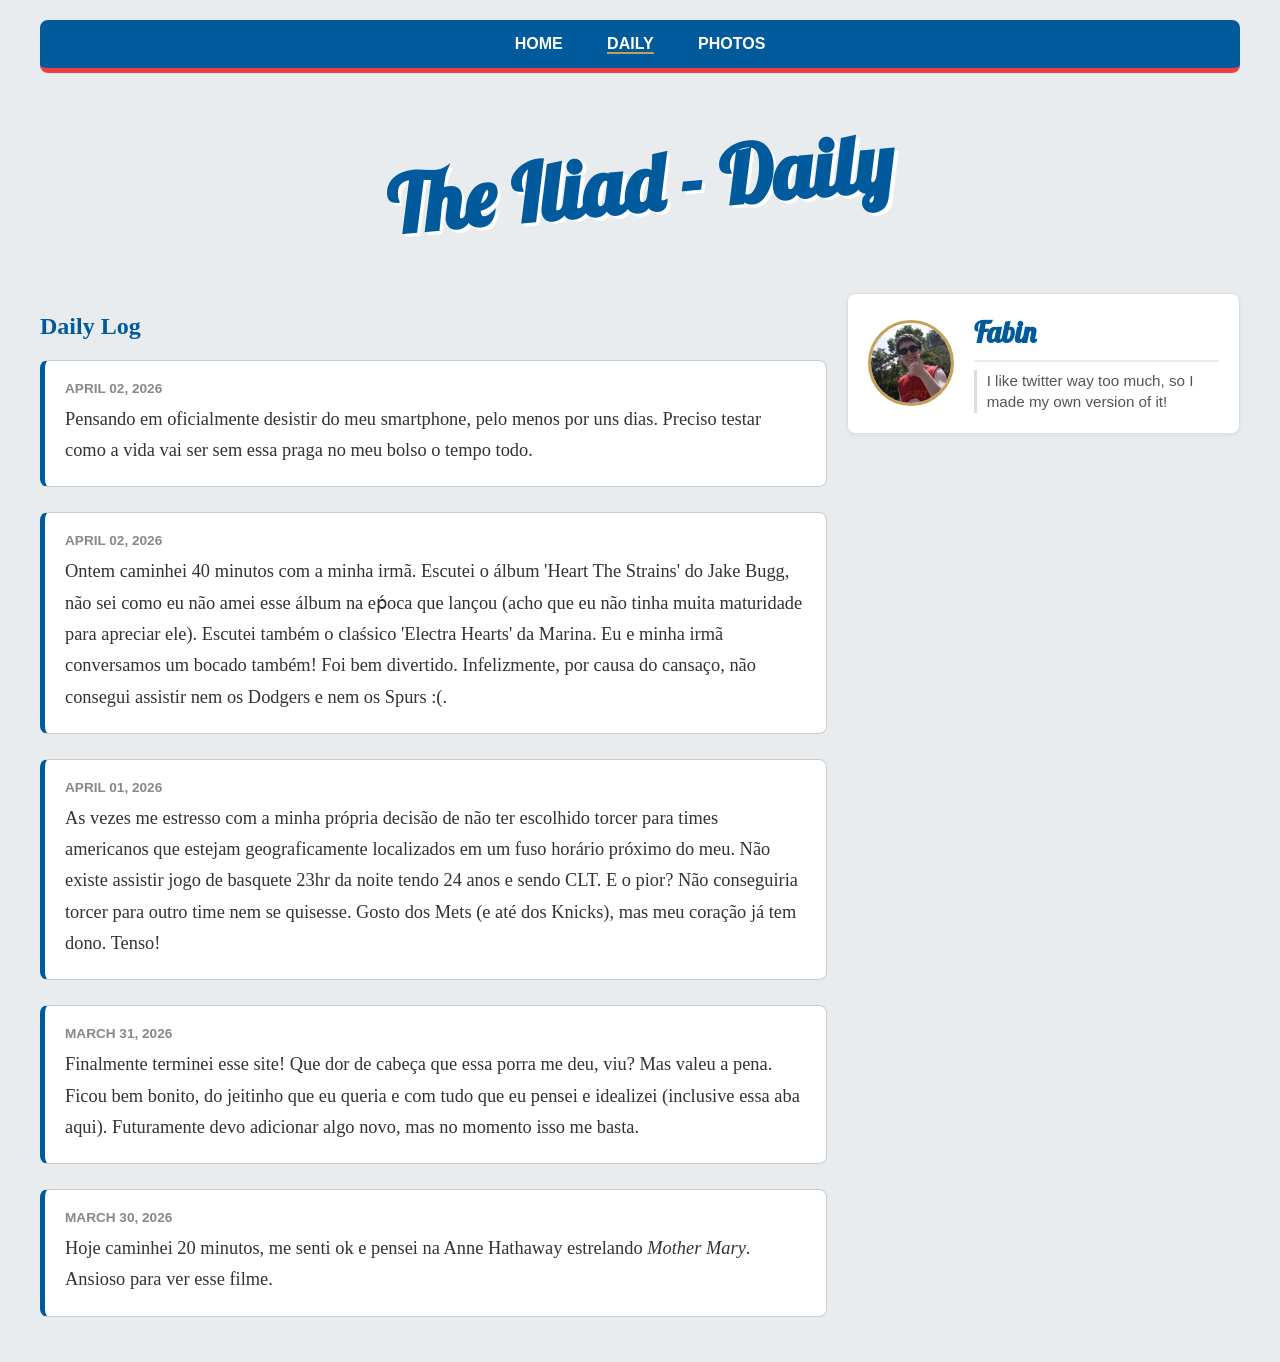
==== daily.html @ 2ef20d01 "Update daily.html" ====
<!DOCTYPE html>
<html lang="pt-br">
<head>
    <meta charset="utf-8">
    <title>Daily Log - The Iliad</title>
    <link href="https://fonts.googleapis.com/css2?family=Lobster&display=swap" rel="stylesheet">
    <link rel="stylesheet" href="assets/css/main.css">
    <style>
        /* Estilo exclusivo para as notas rápidas */
        .status-card {
            margin-bottom: 25px;
            padding: 20px;
            border-left: 5px solid #005A9C; /* Azul Dodgers */
            background: #fff;
            transition: 0.3s;
        }
        .status-card:hover {
            border-left-color: #C5A059; /* Muda para Dourado no hover */
            transform: translateX(5px);
        }
        .status-date {
            display: block;
            font-size: 0.85rem;
            color: #888;
            font-weight: bold;
            text-transform: uppercase;
            margin-bottom: 8px;
        }
        .status-text {
            font-size: 1.05rem;
            line-height: 1.5;
            color: #333;
            margin: 0;
        }
    </style>
</head>
<body>
    <div class="container">
   <nav class="top-nav">
    <a href="index.html">Home</a>
    <a href="daily.html" style="font-weight: bold; border-bottom: 2px solid #C5A059;">Daily</a>
    <a href="photos.html">Photos</a>
</nav>

        <header class="hero">
            <h1>The Iliad - Daily</h1>
        </header>

        <div class="layout-grid">
            <main class="col-main">
                <h2 style="font-family: 'Lobster', cursive; color: #005A9C; margin-bottom: 20px;">Daily Log</h2>

                  <article class="box status-card">
                    <time class="status-date">April 02, 2026</time>
                    <p class="status-text">
Pensando em oficialmente desistir do meu smartphone, pelo menos por uns dias. Preciso testar como a vida vai ser sem essa praga no meu bolso o tempo todo.
                    </p>
                </article>
                
                <article class="box status-card">
                    <time class="status-date">April 02, 2026</time>
                    <p class="status-text">
Ontem caminhei 40 minutos com a minha irmã. Escutei o álbum 'Heart The Strains' do Jake Bugg, não sei como eu não amei esse álbum na eṕoca que lançou (acho que eu não tinha
                        muita maturidade para apreciar ele). Escutei também o claśsico 'Electra Hearts' da Marina. Eu e minha irmã conversamos um bocado também! Foi bem divertido.
                        Infelizmente, por causa do cansaço, não consegui assistir nem os Dodgers e nem os Spurs :(.
                    </p>
                </article>
                
                <article class="box status-card">
                    <time class="status-date">April 01, 2026</time>
                    <p class="status-text">
                       As vezes me estresso com a minha própria decisão de não ter escolhido torcer para times americanos que estejam geograficamente
                        localizados em um fuso horário próximo do meu. Não existe assistir jogo de basquete 23hr da noite tendo 24 anos e sendo CLT. E o pior?
                        Não conseguiria torcer para outro time nem se quisesse. Gosto dos Mets (e até dos Knicks), mas meu coração já tem dono. Tenso!
                    </p>
                </article>
                
                <article class="box status-card">
                    <time class="status-date">March 31, 2026</time>
                    <p class="status-text">
                        Finalmente terminei esse site! Que dor de cabeça que essa porra me deu, viu? Mas valeu a pena. Ficou bem bonito, do jeitinho que eu queria
                        e com tudo que eu pensei e idealizei (inclusive essa aba aqui). Futuramente devo adicionar algo novo, mas no momento isso me basta.
                    </p>
                </article>

                <article class="box status-card">
                    <time class="status-date">March 30, 2026</time>
                    <p class="status-text">
Hoje caminhei 20 minutos, me senti ok e pensei na Anne Hathaway estrelando <i>Mother Mary</i>. 
                        Ansioso para ver esse filme.                    </p>
                </article>

            </main>

<aside class="col-side">
    <div class="box profile-card" style="padding: 20px; display: flex; align-items: center; gap: 20px; border: 1px solid #ddd; border-radius: 8px; background: white; margin-bottom: 20px; box-shadow: 0 2px 5px rgba(0,0,0,0.05);">
        
        <img src="assets/images/eu.jpg" alt="Fabin" class="avatar" style="width: 80px; height: 80px; border-radius: 50%; object-fit: cover; border: 3px solid #C5A059; flex-shrink: 0;">

        <div style="display: flex; flex-direction: column; flex-grow: 1;">
            <h2 style="font-family: 'Lobster', cursive; color: #005A9C; margin: 0 0 8px 0; font-size: 1.8rem;">
                Fabin
            </h2>
            <p style="margin: 0; font-size: 0.95rem; color: #555; line-height: 1.4; border-left: 3px solid #ddd; padding-left: 10px;">
                I like twitter way too much, so I made my own version of it!
            </p>
        </div>
    </div>
</aside>
        </div>
    </div>
</body>
</html>
---- assets/css/main.css ----
:root {
    --dodger-blue: #005A9C;
    --dodger-red: #EF3E42;
    --white: #FFFFFF;
    --bg-gray: #e9ecef;
}

body {
    background-color: var(--bg-gray);
    margin: 0;
    padding: 0;
    font-family: sans-serif;
}

.container {
    max-width: 1200px;
    margin: 0 auto;
    padding: 20px;
}

/* TÍTULO ESTILO LOGO */
.hero h1 {
    font-family: 'Lobster', cursive;
    font-size: 5rem;
    color: var(--dodger-blue);
    text-align: center;
    transform: rotate(-5deg);
    text-shadow: 3px 3px 0 white;
    margin: 60px 0;
}

/* MENU */
.top-nav {
    background: var(--dodger-blue);
    padding: 15px;
    text-align: center;
    border-bottom: 5px solid var(--dodger-red);
    border-radius: 8px;
}

.top-nav a {
    color: white;
    text-decoration: none;
    font-weight: bold;
    margin: 0 20px;
    text-transform: uppercase;
}
.top-nav a:hover {
    color: #C5A059 !important; 
}

/* GRID DE COLUNAS */
.layout-grid {
    display: flex;
    gap: 20px;
    align-items: flex-start;
}

.col-side { flex: 1; }
.col-main { flex: 2; }

/* CAIXAS BRANCAS */
.box {
    background: white;
    padding: 20px;
    border: 1px solid #ccc;
    border-radius: 8px;
    margin-bottom: 20px;
}

.box h2 {
    color: var(--dodger-blue);
    border-bottom: 2px solid var(--bg-gray);
    padding-bottom: 10px;
    margin-top: 0;
}

.profile-pic {
    width: 100%;
    border: 2px solid var(--dodger-blue);
    border-radius: 4px;
}

.btn-more {
    color: var(--dodger-red);
    font-weight: bold;
    text-decoration: none;
}
.profile-card {
    text-align: left;
}

.profile-info p {
    margin: 5px 0;
    line-height: 1.4;
    font-size: 0.9rem;
}

.profile-info strong {
    color: var(--dodger-blue);
}

/* Efeito de borda na foto de perfil - Estilo figurinha */
.profile-pic {
    width: 100%;
    border: 3px solid #ddd(--dodger-blue);
    padding: 3px;
    background-color: white;
    margin-bottom: 10px;
    box-shadow: 3px 3px 0px var(--dodger-silver);
}
/* Isso vai fazer o texto colado do Markdown ficar elegante automaticamente */
.post-content p {
    margin-bottom: 1.5rem;
    line-height: 1.7;
    font-size: 1.1rem;
}

.post-content h1, .post-content h2 {
    color: #005A9C; /* Azul Dodger nos títulos */
    margin-top: 2rem;
}

.post-content img {
    max-width: 100%;
    border-radius: 8px;
    margin: 20px 0;
}
/* Regra para deixar apenas o conteúdo dos posts com fonte clássica */
.post-content, .stackedit__html {
    font-family: "Times New Roman", Times, serif !important;
    font-size: 1.15rem; /* Um pouquinho maior para facilitar a leitura */
    line-height: 1.7;    /* Espaçamento bom entre linhas */
    color: #333;
}

/* Garante que os parágrafos dentro do post também sigam a regra */
.post-content p, .stackedit__html p {
    font-family: "Times New Roman", Times, serif !important;
    margin-bottom: 1.5em;
}
/* 1. CAÇA AO TÍTULO DO PUBLII (O "BOCÓ") */
main h1, 
main h2, 
.post__title, 
.post__header h1, 
header h1,
.post__content h1,
.post__content h2 {
    font-family: "Times New Roman", Times, serif !important;
    color: #005A9C !important; /* Azul Dodgers */
    font-weight: bold !important;
}

/* 2. CAÇA AO TEXTO (CORPO DO POST) */
main p, 
.post__content p, 
.post__body p, 
.post__entry p,
article p {
    font-family: "Times New Roman", Times, serif !important;
    font-size: 1.15rem !important;
    line-height: 1.7 !important;
}

/* 3. EXCEÇÃO: MANTÉM O LOGO "THE ILIAD" COM A FONTE LOBSTER */
.hero h1, .hero h1 a {
    font-family: 'Lobster', cursive !important;
}
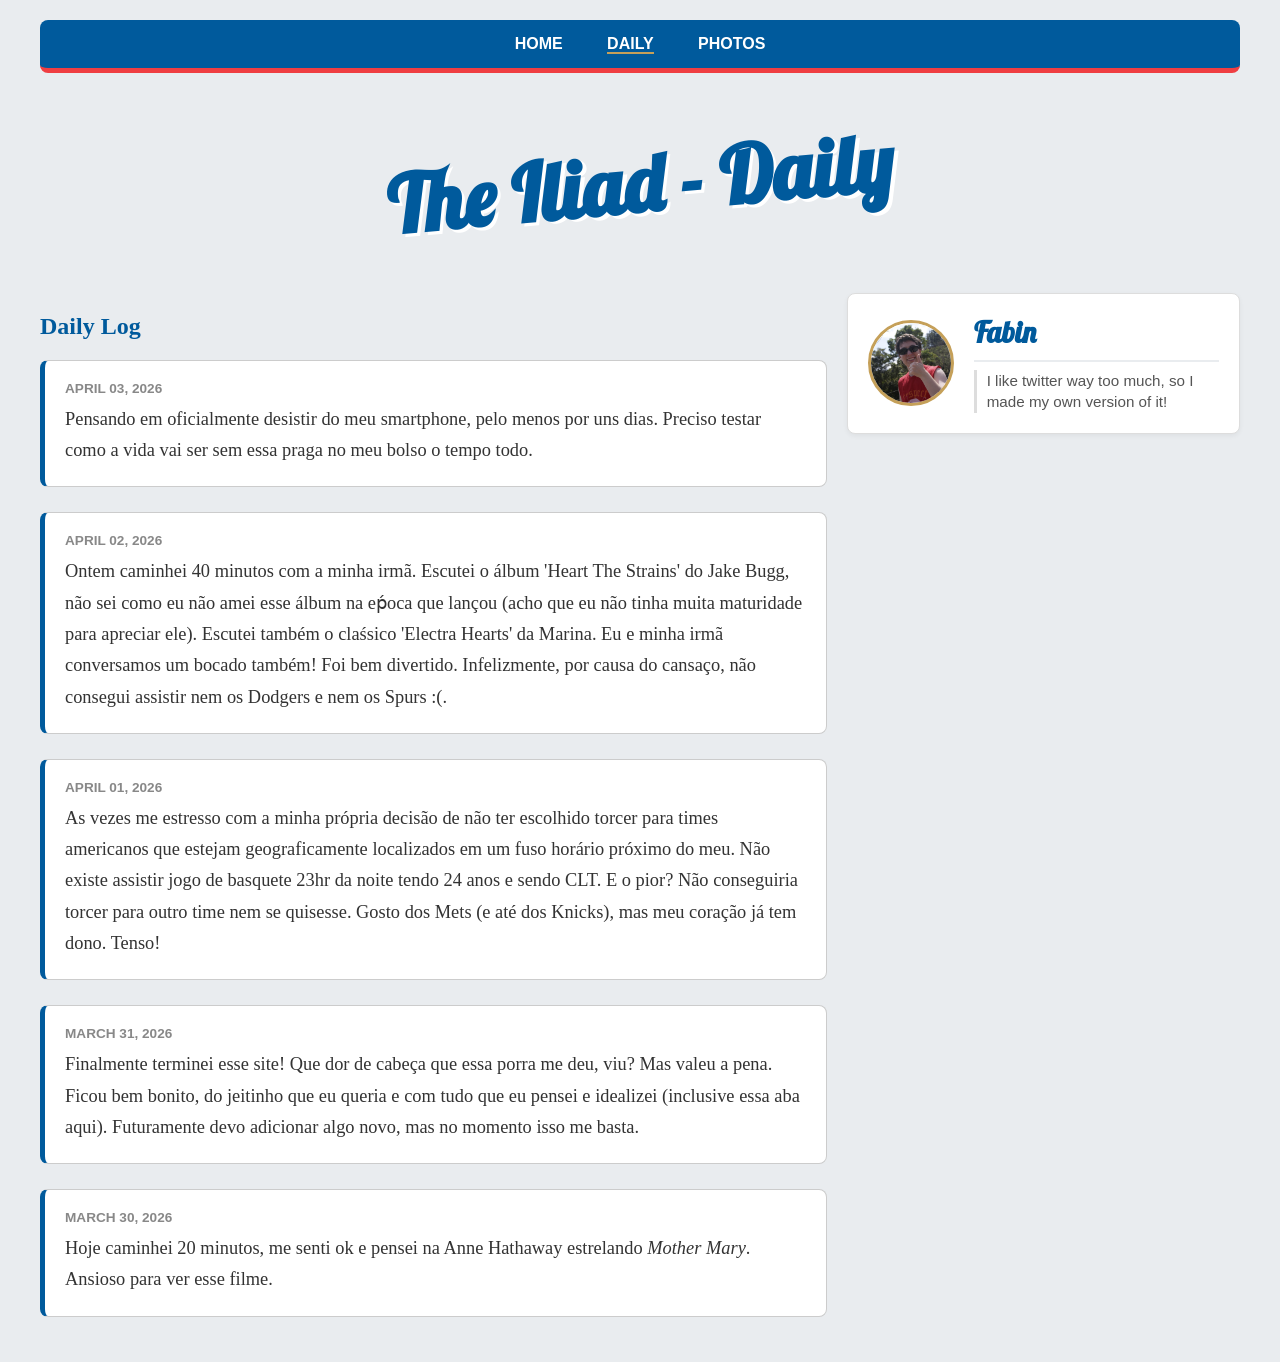
==== commit 80d86f9b: "Update daily.html" ====
--- a/daily.html
+++ b/daily.html
@@ -51,7 +51,7 @@
                 <h2 style="font-family: 'Lobster', cursive; color: #005A9C; margin-bottom: 20px;">Daily Log</h2>
 
                   <article class="box status-card">
-                    <time class="status-date">April 02, 2026</time>
+                    <time class="status-date">April 03, 2026</time>
                     <p class="status-text">
 Pensando em oficialmente desistir do meu smartphone, pelo menos por uns dias. Preciso testar como a vida vai ser sem essa praga no meu bolso o tempo todo.
                     </p>
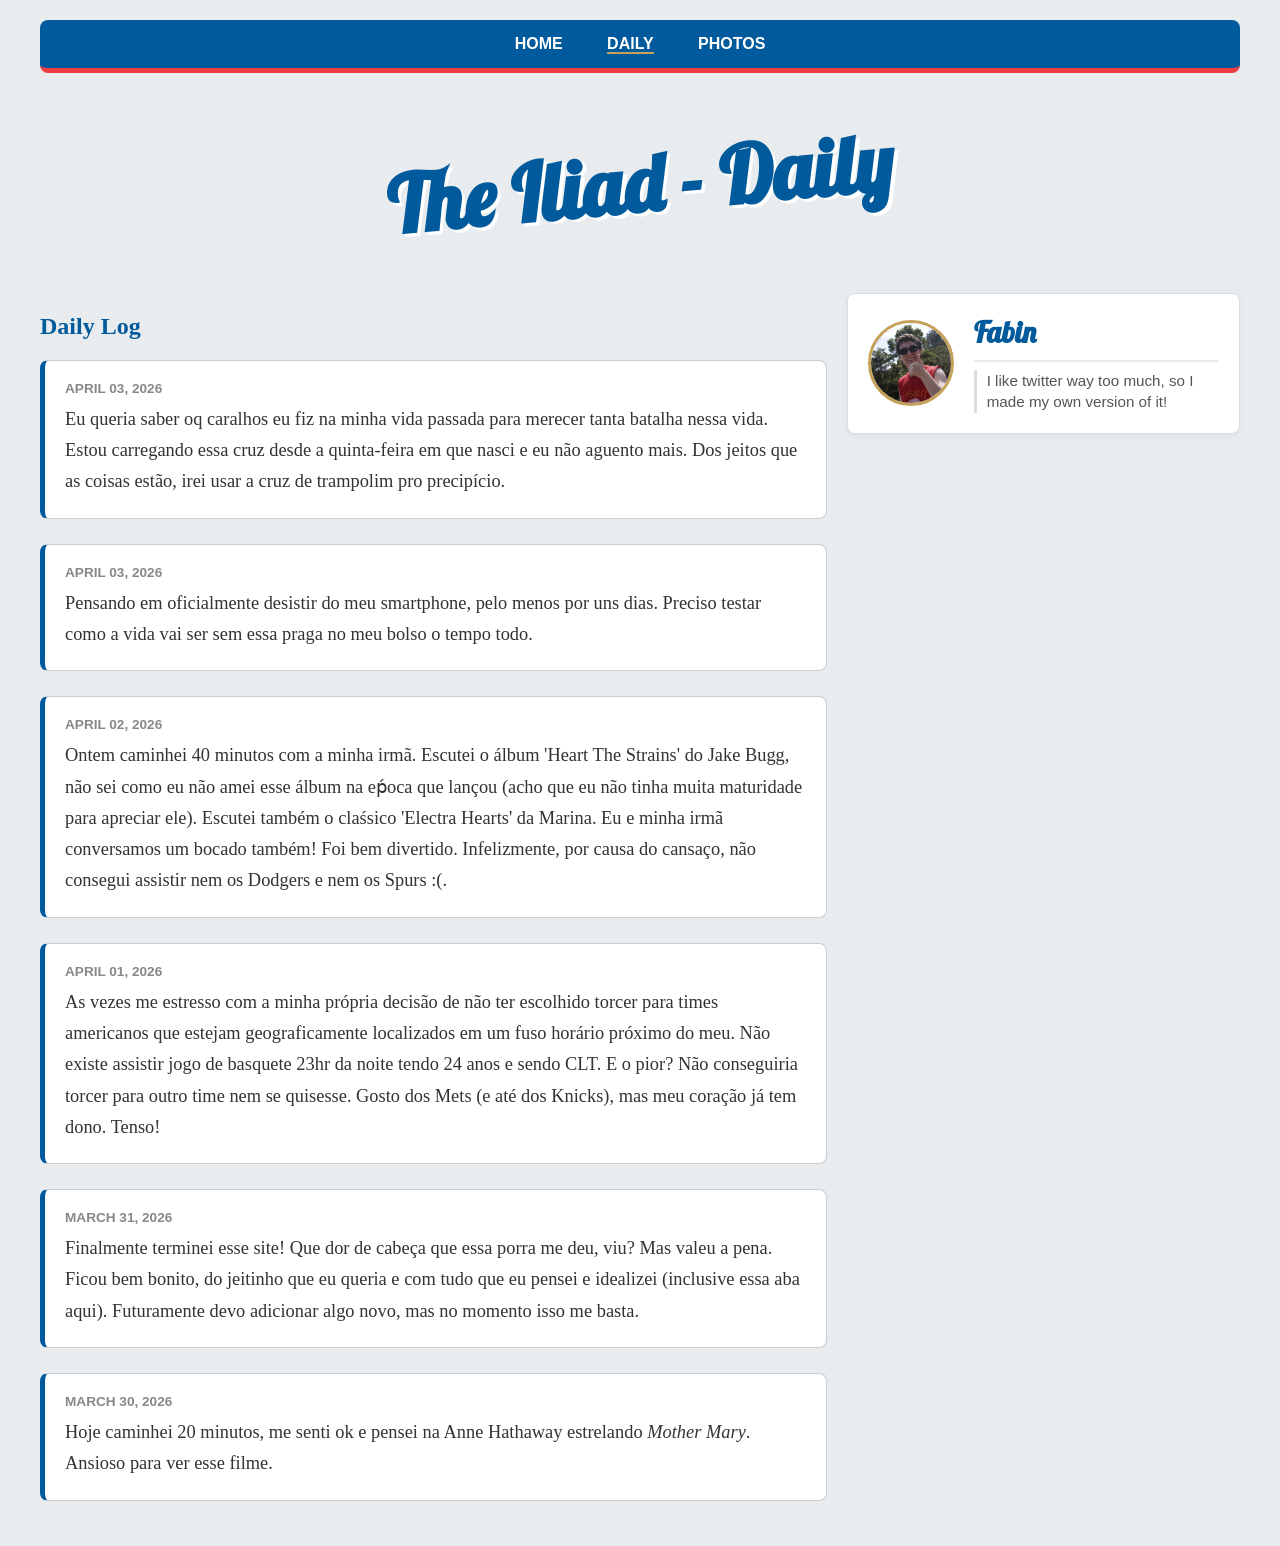
==== commit c54e7c25: "Update daily.html" ====
--- a/daily.html
+++ b/daily.html
@@ -50,6 +50,14 @@
             <main class="col-main">
                 <h2 style="font-family: 'Lobster', cursive; color: #005A9C; margin-bottom: 20px;">Daily Log</h2>
 
+                   <article class="box status-card">
+                    <time class="status-date">April 03, 2026</time>
+                    <p class="status-text">
+Eu queria saber oq caralhos eu fiz na minha vida passada para merecer tanta batalha nessa vida.
+                    Estou carregando essa cruz desde a quinta-feira em que nasci e eu não aguento mais. Dos jeitos que as coisas estão,
+                    irei usar a cruz de trampolim pro precipício. </p>
+                </article>
+                
                   <article class="box status-card">
                     <time class="status-date">April 03, 2026</time>
                     <p class="status-text">
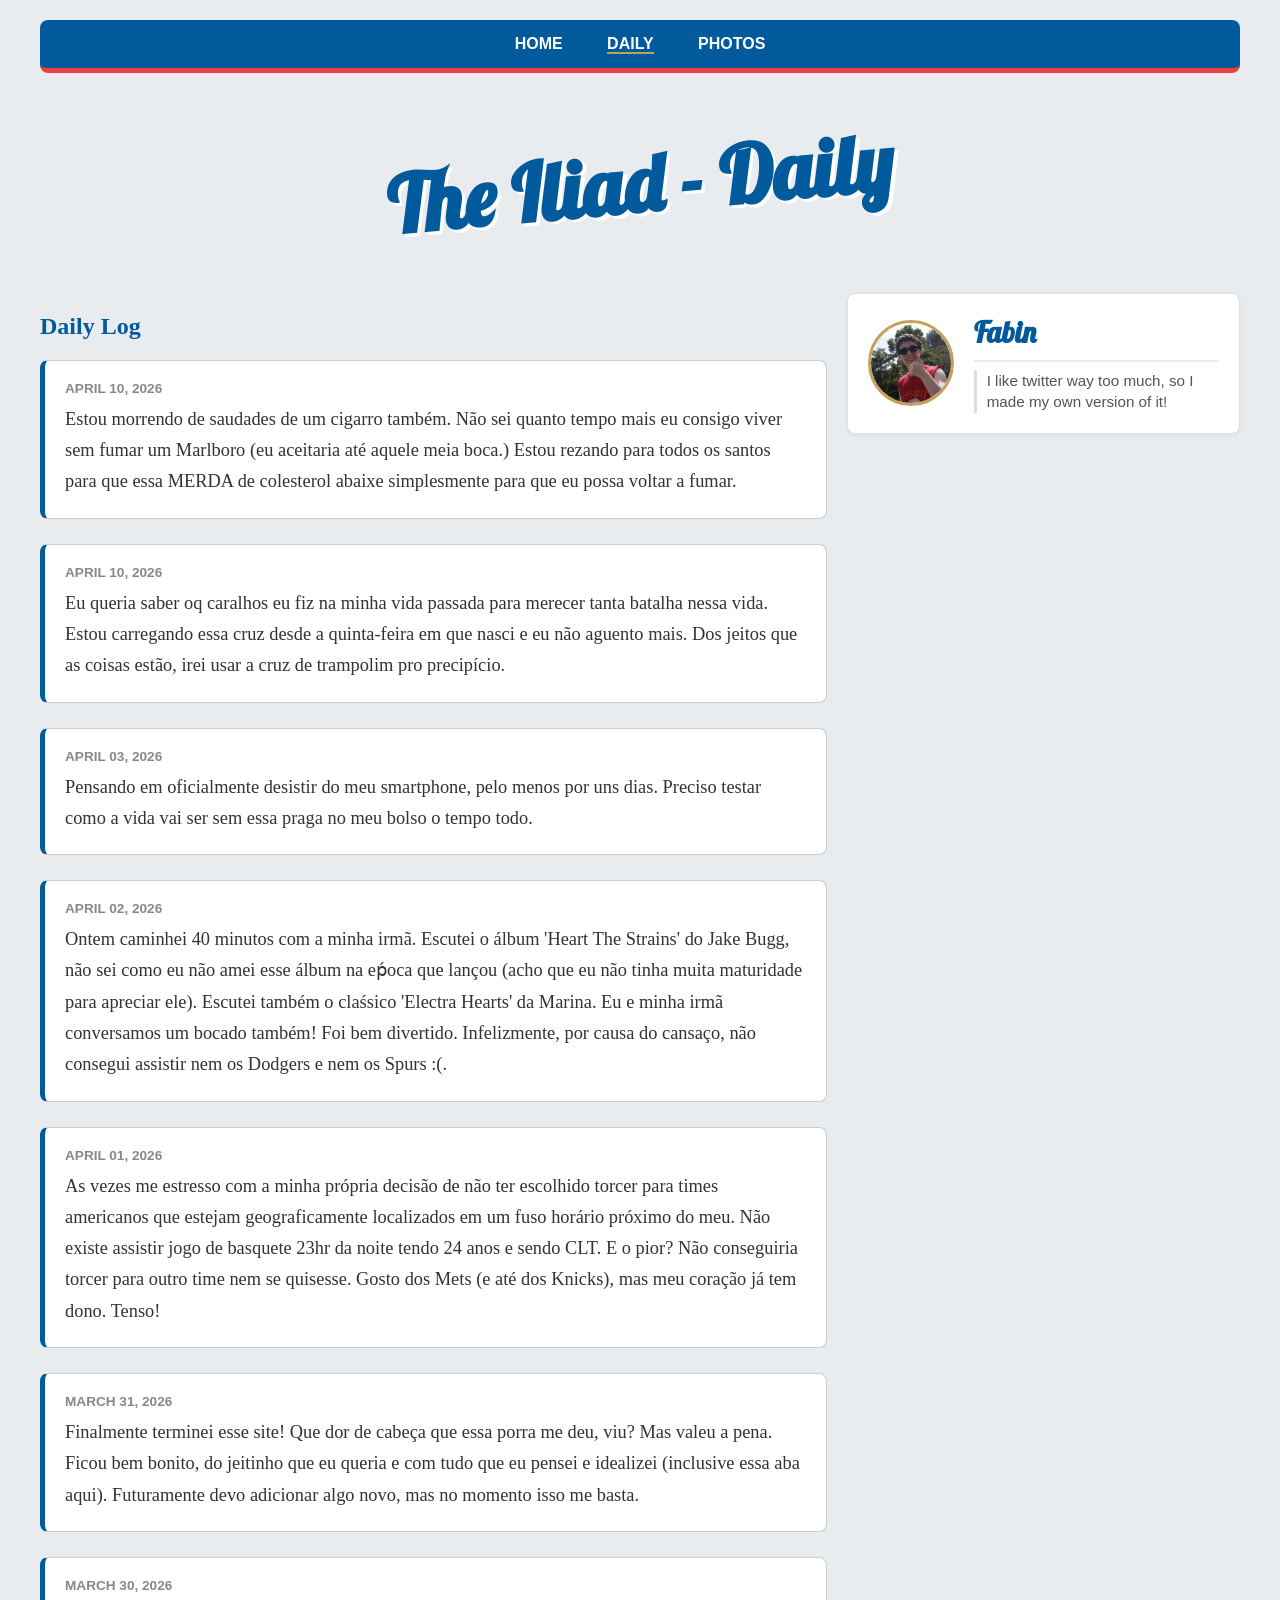
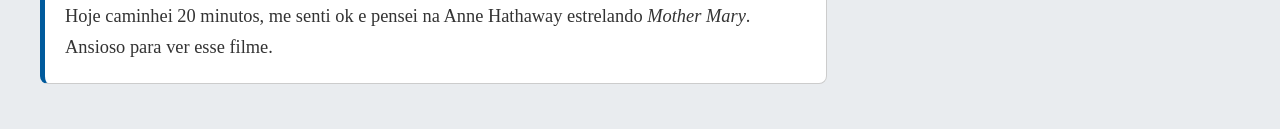
==== commit d9c8196a: "Update daily.html" ====
--- a/daily.html
+++ b/daily.html
@@ -50,8 +50,16 @@
             <main class="col-main">
                 <h2 style="font-family: 'Lobster', cursive; color: #005A9C; margin-bottom: 20px;">Daily Log</h2>
 
+                <article class="box status-card">
+                    <time class="status-date">April 10, 2026</time>
+                    <p class="status-text">
+                        Estou morrendo de saudades de um cigarro também. Não sei quanto tempo mais eu consigo viver sem fumar um Marlboro (eu aceitaria até aquele meia boca.)
+                    Estou rezando para todos os santos para que essa MERDA de colesterol abaixe simplesmente para que eu possa voltar a fumar.
+                    </p>
+                </article>
+                
                    <article class="box status-card">
-                    <time class="status-date">April 03, 2026</time>
+                    <time class="status-date">April 10, 2026</time>
                     <p class="status-text">
 Eu queria saber oq caralhos eu fiz na minha vida passada para merecer tanta batalha nessa vida.
                     Estou carregando essa cruz desde a quinta-feira em que nasci e eu não aguento mais. Dos jeitos que as coisas estão,
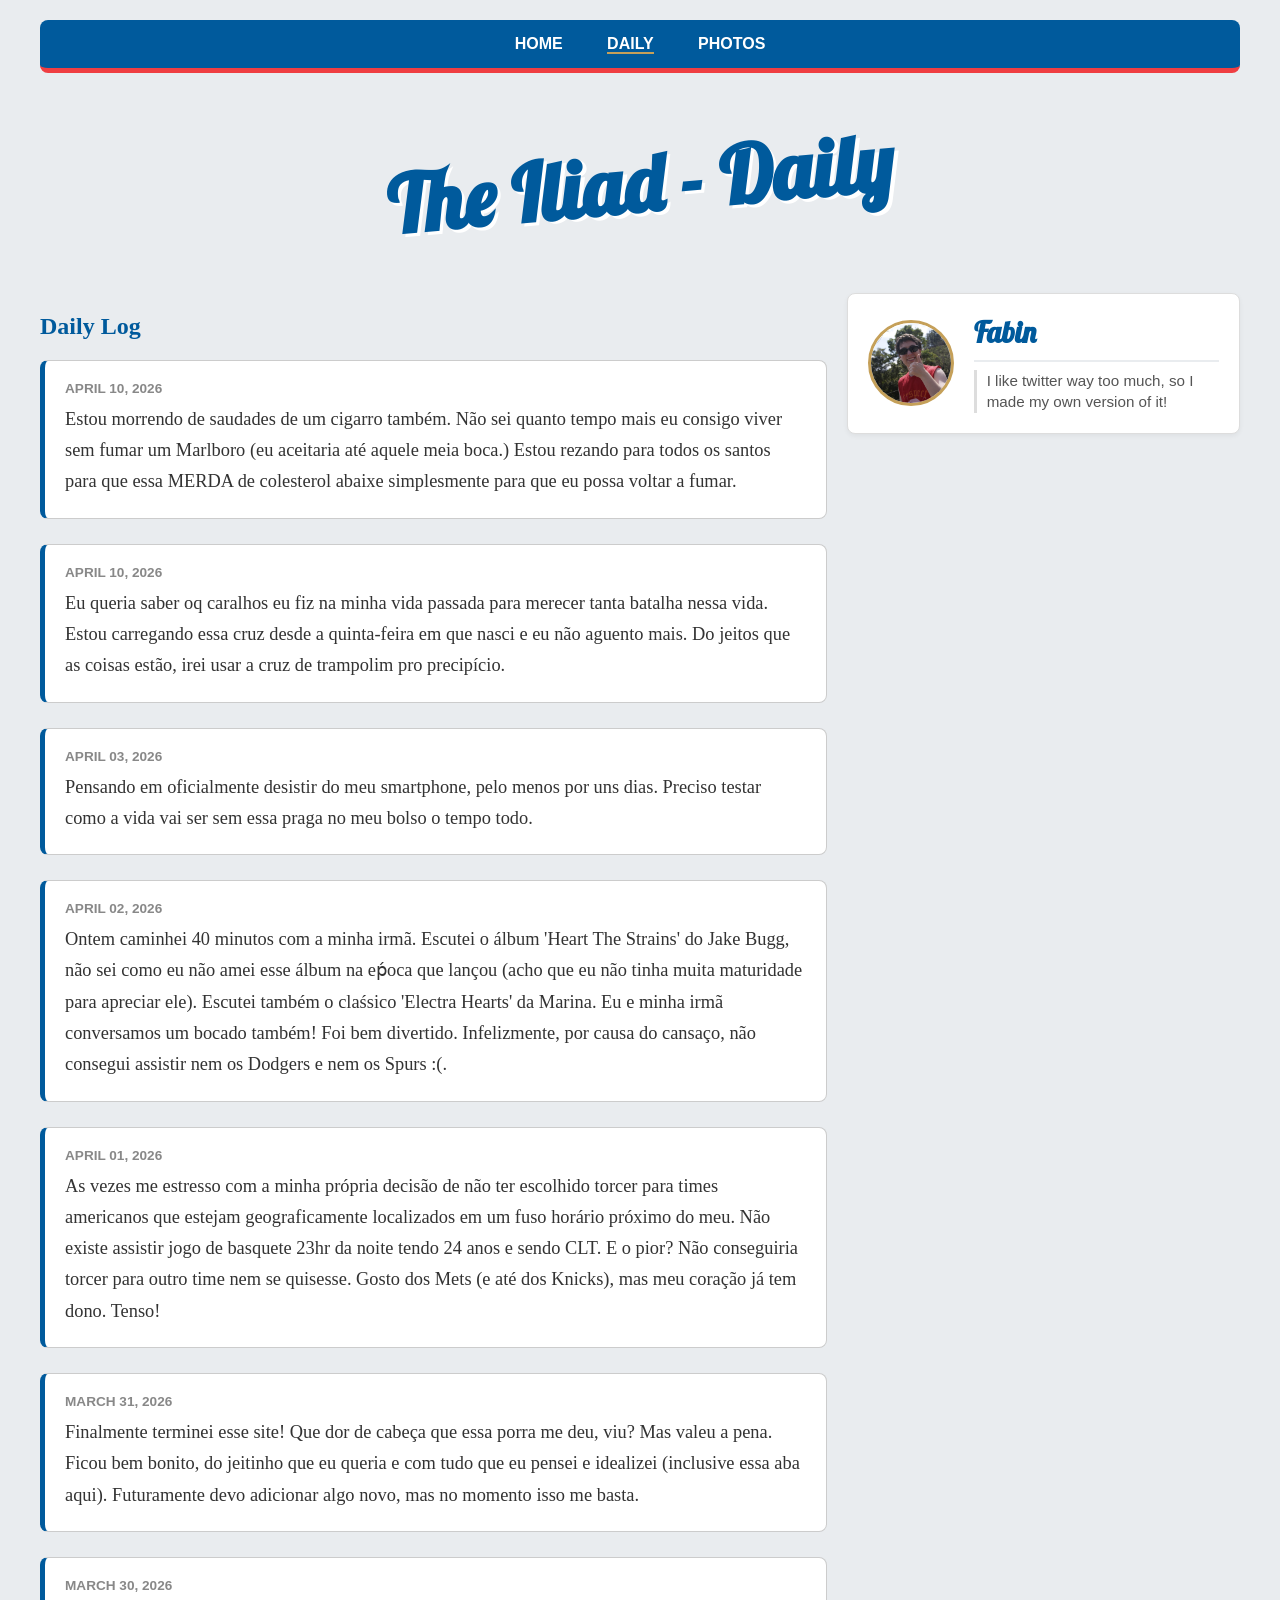
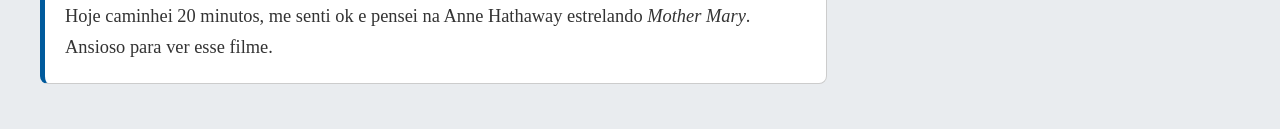
==== commit 1004247b: "Update daily.html" ====
--- a/daily.html
+++ b/daily.html
@@ -62,7 +62,7 @@
                     <time class="status-date">April 10, 2026</time>
                     <p class="status-text">
 Eu queria saber oq caralhos eu fiz na minha vida passada para merecer tanta batalha nessa vida.
-                    Estou carregando essa cruz desde a quinta-feira em que nasci e eu não aguento mais. Dos jeitos que as coisas estão,
+                    Estou carregando essa cruz desde a quinta-feira em que nasci e eu não aguento mais. Do jeitos que as coisas estão,
                     irei usar a cruz de trampolim pro precipício. </p>
                 </article>
                 
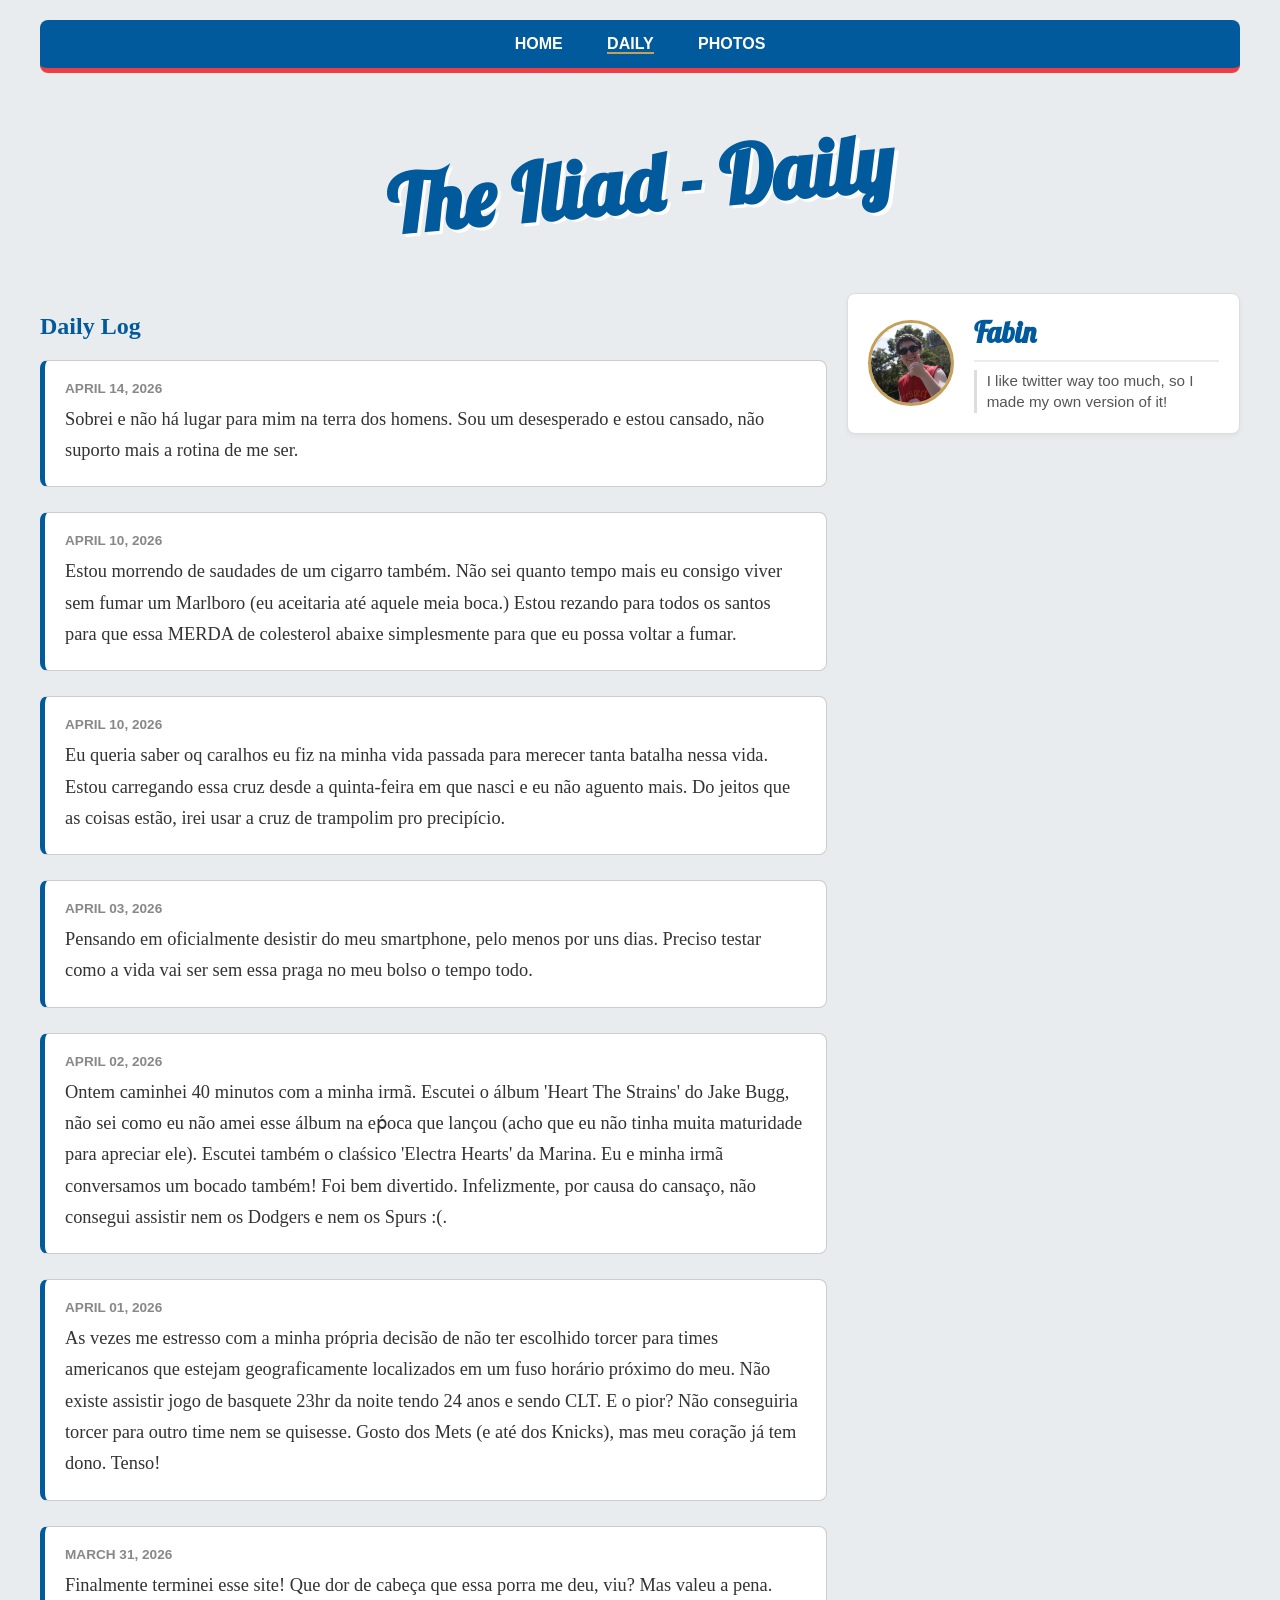
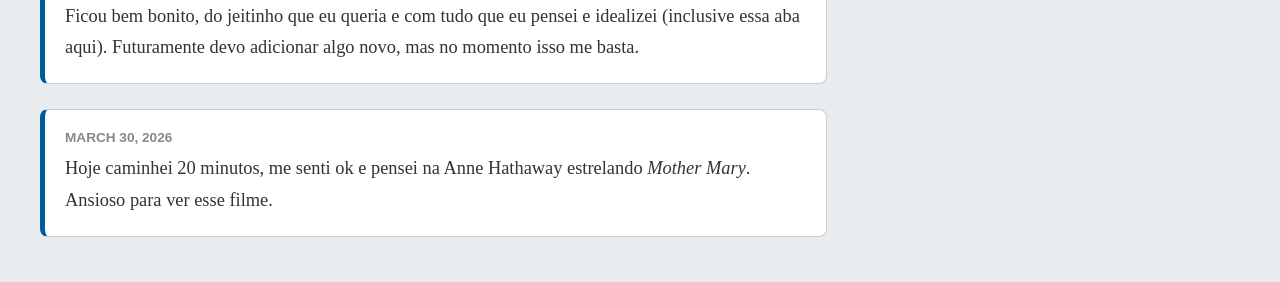
==== commit 452d0bbd: "Update daily.html" ====
--- a/daily.html
+++ b/daily.html
@@ -49,6 +49,13 @@
         <div class="layout-grid">
             <main class="col-main">
                 <h2 style="font-family: 'Lobster', cursive; color: #005A9C; margin-bottom: 20px;">Daily Log</h2>
+
+                <article class="box status-card">
+                    <time class="status-date">April 14, 2026</time>
+                    <p class="status-text">
+        Sobrei e não há lugar para mim na terra dos homens. Sou um desesperado e estou cansado, não suporto mais a rotina de me ser.
+                    </p>
+                </article>
 
                 <article class="box status-card">
                     <time class="status-date">April 10, 2026</time>
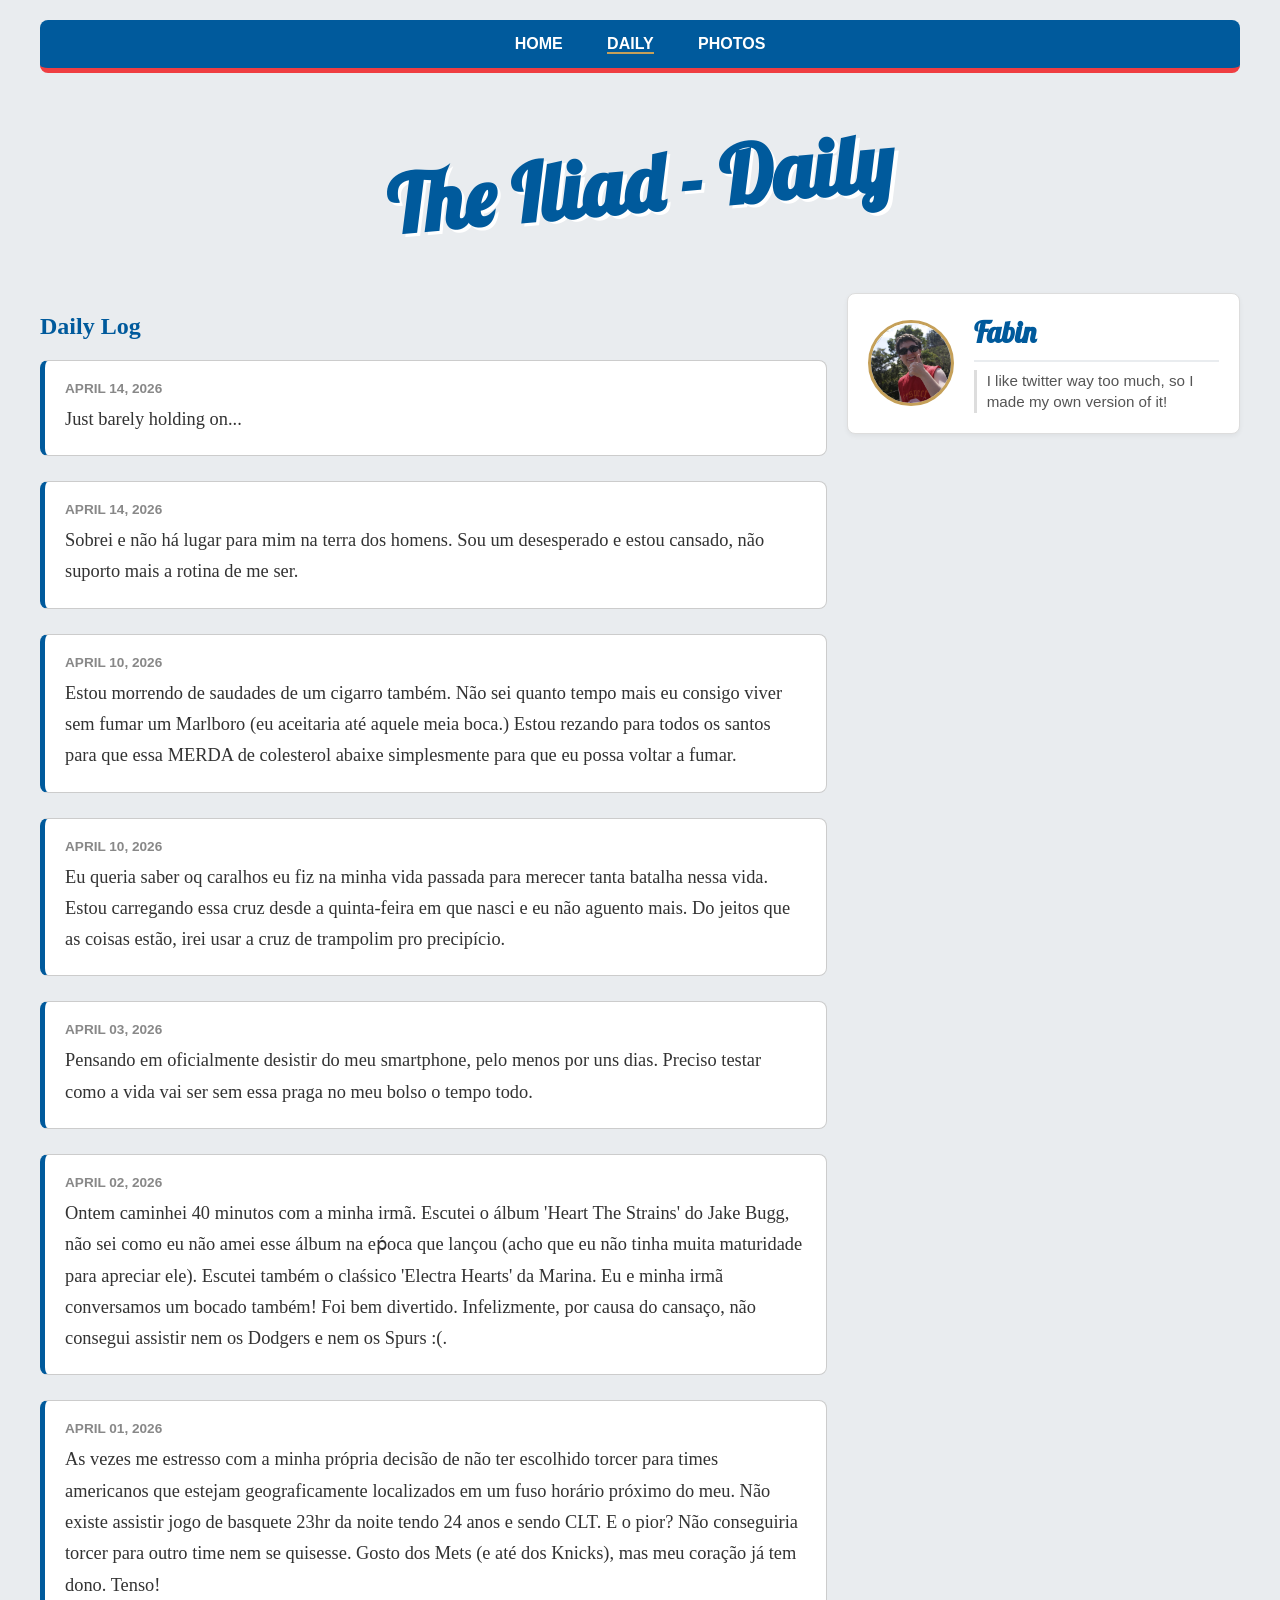
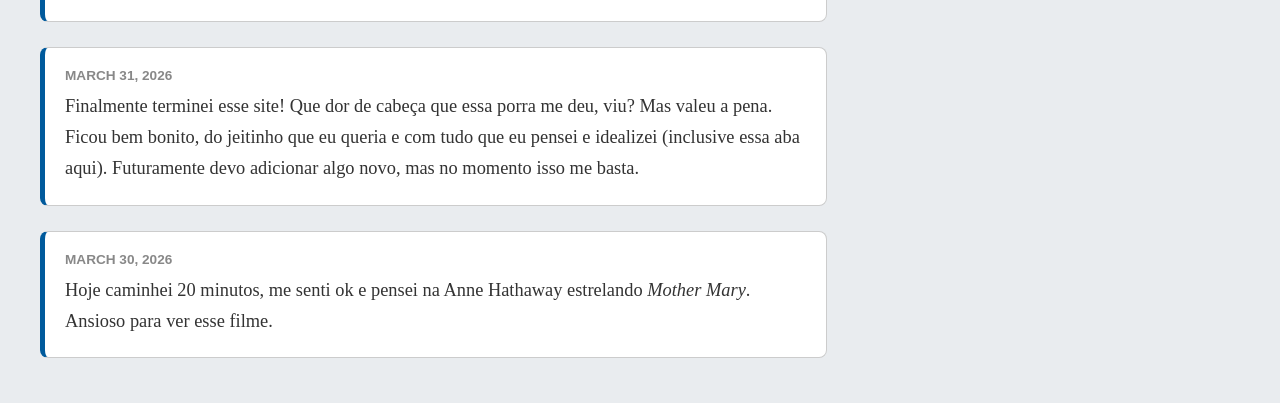
==== commit db52375c: "Update daily.html" ====
--- a/daily.html
+++ b/daily.html
@@ -50,6 +50,12 @@
             <main class="col-main">
                 <h2 style="font-family: 'Lobster', cursive; color: #005A9C; margin-bottom: 20px;">Daily Log</h2>
 
+<article class="box status-card">
+                    <time class="status-date">April 14, 2026</time>
+                    <p class="status-text">
+Just barely holding on...                    </p>
+                </article>
+                
                 <article class="box status-card">
                     <time class="status-date">April 14, 2026</time>
                     <p class="status-text">
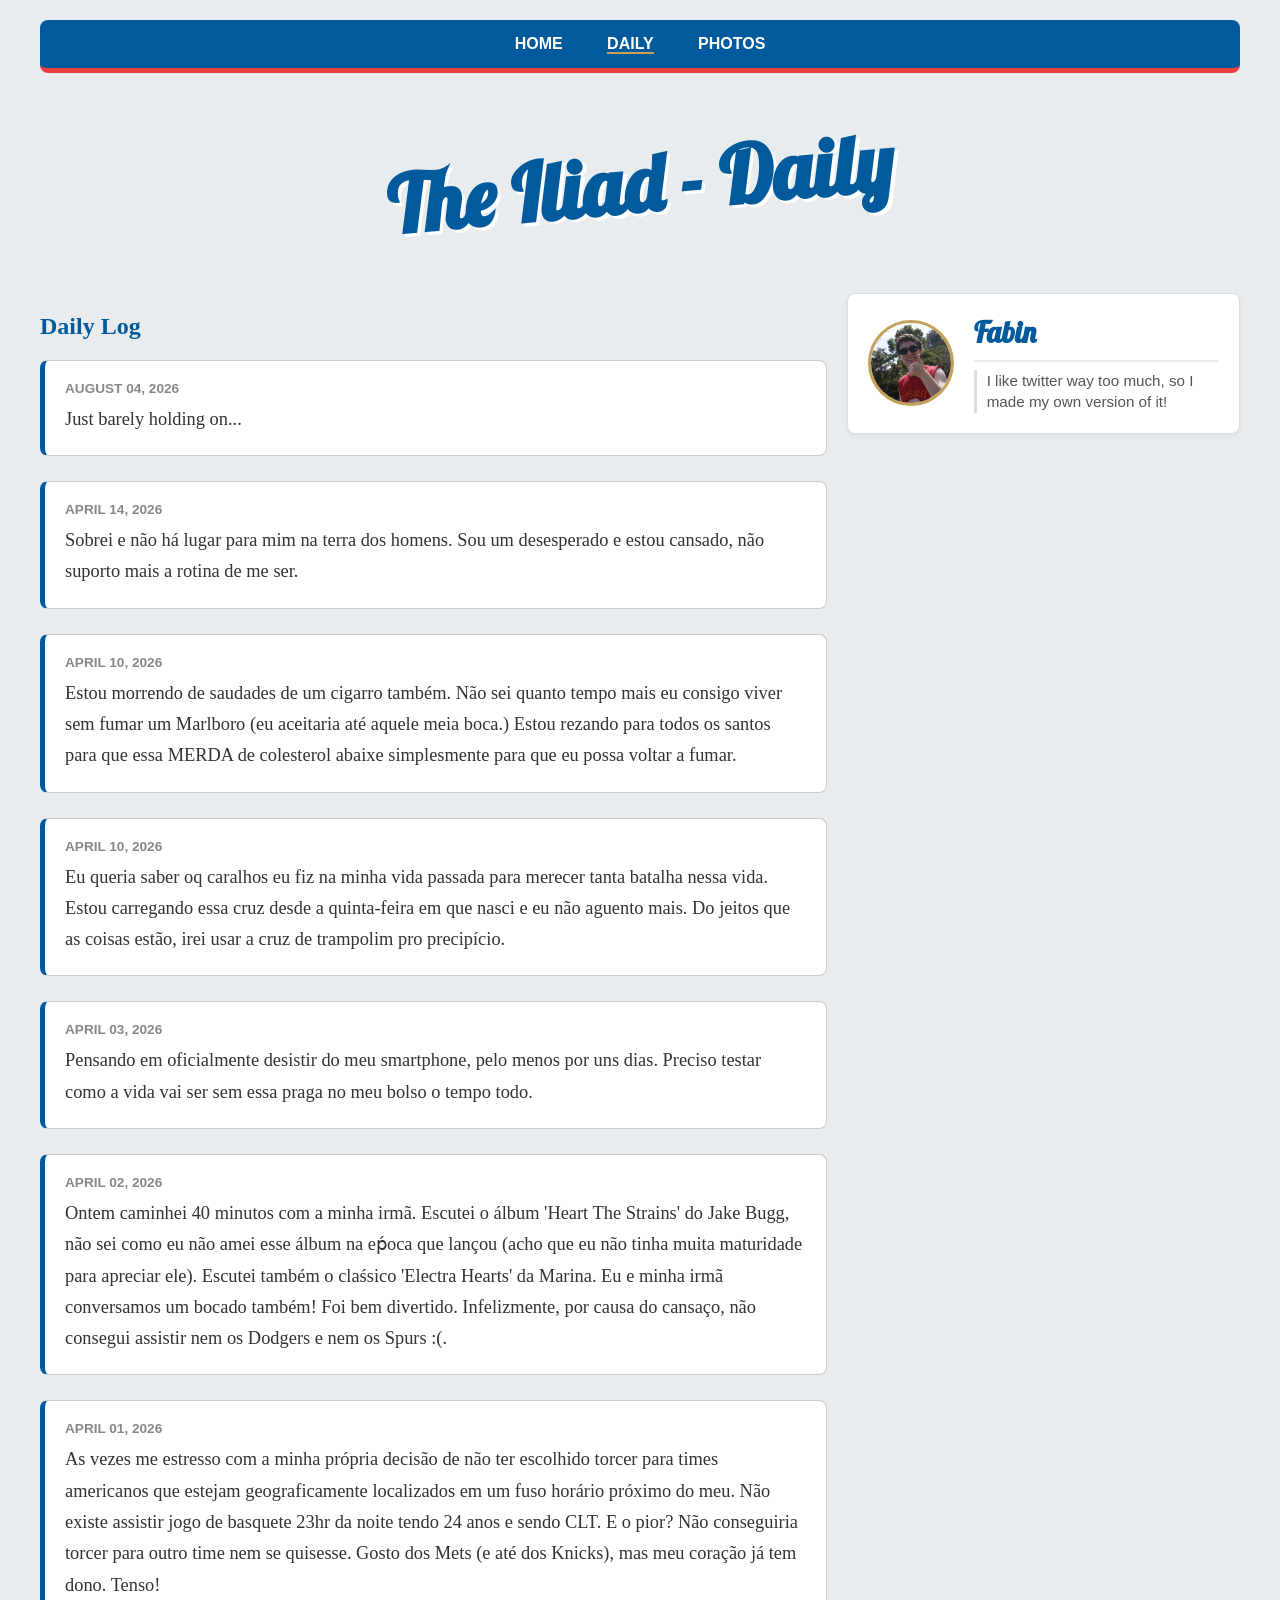
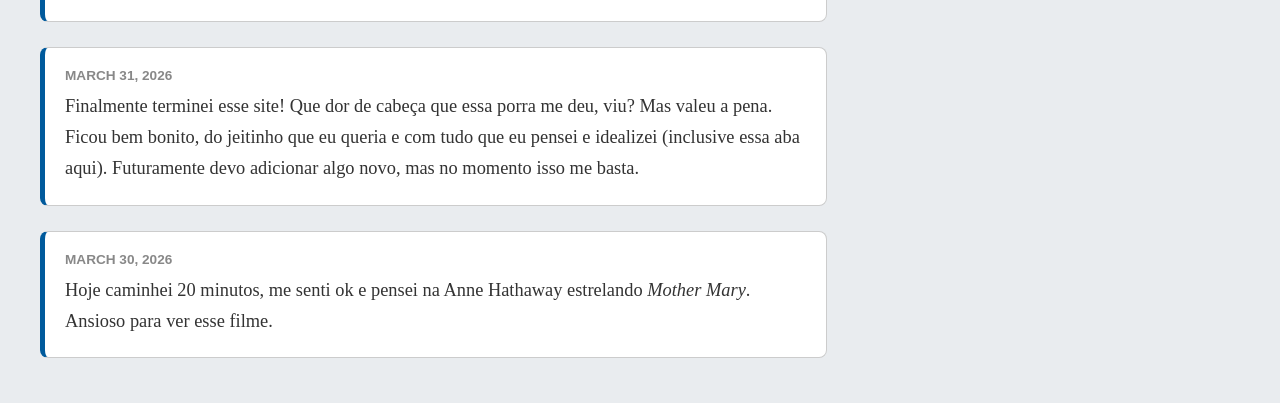
==== commit df05e7a3: "Update daily.html" ====
--- a/daily.html
+++ b/daily.html
@@ -51,7 +51,7 @@
                 <h2 style="font-family: 'Lobster', cursive; color: #005A9C; margin-bottom: 20px;">Daily Log</h2>
 
 <article class="box status-card">
-                    <time class="status-date">April 14, 2026</time>
+                    <time class="status-date">August 04, 2026</time>
                     <p class="status-text">
 Just barely holding on...                    </p>
                 </article>
